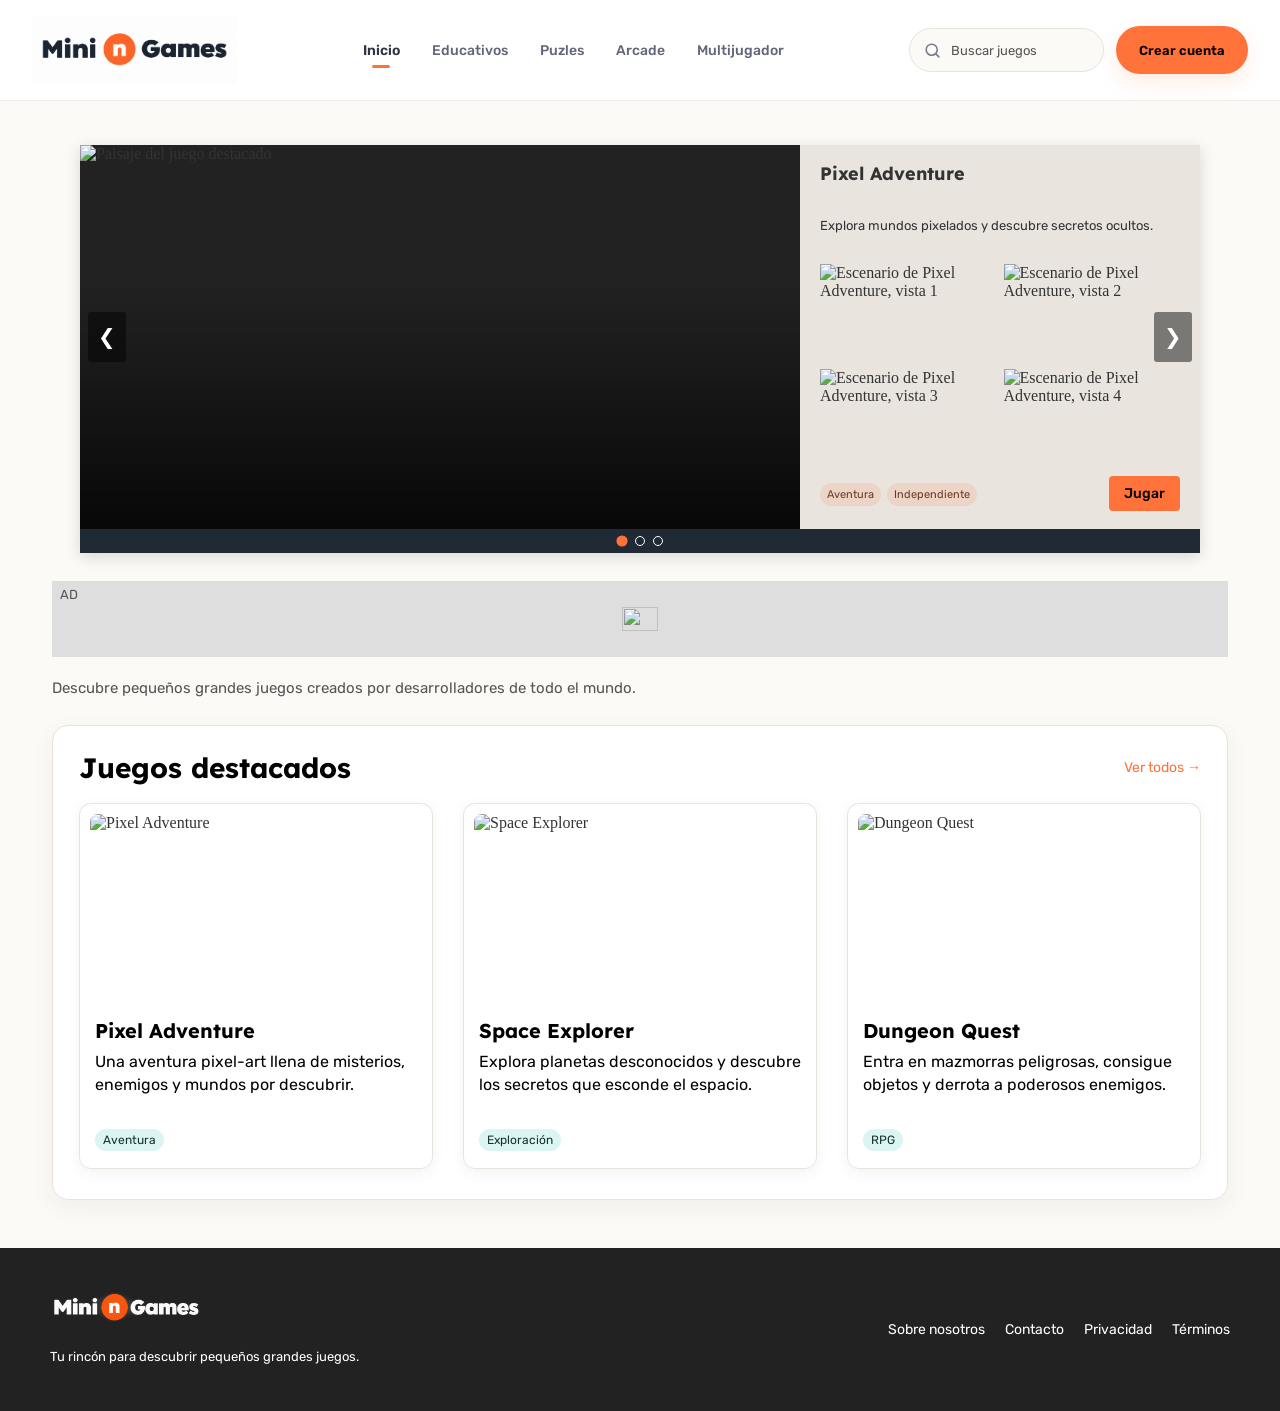
==== index.html @ a33ca26e "Subida de la pagina" ====
<!doctype html>
<html lang="es">
  <head>
    <meta charset="UTF-8" />
    <meta name="viewport" content="width=device-width, initial-scale=1.0" />

    <title>Mini n Games</title>

    <!-- Hojas de estilo proporcionadas -->
    <link rel="stylesheet" href="./CSS/fonts.css" />
    <link rel="stylesheet" href="./CSS/colors.css" />
    <link rel="stylesheet" href="./CSS/spacing.css" />
    <link rel="stylesheet" href="./CSS/index.css" />
  </head>

  <body class="primary-background">
    <!-- =========================
     HEADER PRINCIPAL
========================== -->

    <header class="site-header highlight-background">
      <div class="header-content">
        <!-- Logo -->
        <a href="#" class="logo-link" aria-label="Mini N Games - Inicio">
          <img src="./img/logo/whiteLogo.png" alt="Mini N Games" class="logo" />
        </a>

        <!-- Navegación principal -->
        <nav class="primary-nav" aria-label="Navegación principal">
          <a href="#" class="active" aria-current="page">Inicio</a>
          <a href="#">Educativos</a>
          <a href="#">Puzles</a>
          <a href="#">Arcade</a>
          <a href="#">Multijugador</a>
        </nav>

        <!-- Búsqueda y cuenta -->
        <div class="header-actions">
          <form class="header-search" role="search" action="#" method="get">
            <svg
              class="search-icon"
              xmlns="http://www.w3.org/2000/svg"
              width="19"
              height="19"
              viewBox="0 0 24 24"
              fill="none"
              stroke="currentColor"
              stroke-width="2"
              stroke-linecap="round"
              stroke-linejoin="round"
              aria-hidden="true"
            >
              <circle cx="11" cy="11" r="7"></circle>
              <path d="m20 20-4-4"></path>
            </svg>

            <input
              type="search"
              name="q"
              placeholder="Buscar juegos"
              aria-label="Buscar juegos"
            />
          </form>

          <a href="#" class="account-button">Crear cuenta</a>
        </div>
      </div>
    </header>

    <!-- =========================
         HERO / JUEGO DESTACADO
    ========================== -->

    <section class="carousel" aria-label="Juegos destacados">
      <div class="carousel-track">
        <!-- Diapositiva 1 -->
        <article class="carousel-slide active">
          <div class="carousel-main">
            <img
              class="carousel-main-image"
              src="https://picsum.photos/1200/700?random=10"
              alt="Paisaje del juego destacado"
            />
          </div>
          <aside class="carousel-details">
            <h3>Pixel Adventure</h3>
            <p>Explora mundos pixelados y descubre secretos ocultos.</p>
            <div class="carousel-thumbnails" aria-label="Imágenes del juego">
              <img
                src="https://picsum.photos/420/220?random=11"
                alt="Escenario de Pixel Adventure, vista 1"
              />
              <img
                src="https://picsum.photos/420/220?random=12"
                alt="Escenario de Pixel Adventure, vista 2"
              />
              <img
                src="https://picsum.photos/420/220?random=13"
                alt="Escenario de Pixel Adventure, vista 3"
              />
              <img
                src="https://picsum.photos/420/220?random=14"
                alt="Escenario de Pixel Adventure, vista 4"
              />
            </div>
            <div class="carousel-footer">
              <div class="carousel-meta">
                <span>Aventura</span><span>Independiente</span>
              </div>
              <a
                class="hero-button"
                href="#"
                aria-label="Jugar: Pixel Adventure"
              >
                Jugar
              </a>
            </div>
          </aside>
        </article>

        <!-- Diapositiva 2 -->
        <article class="carousel-slide">
          <div class="carousel-main">
            <img
              class="carousel-main-image"
              src="https://picsum.photos/1200/700?random=20"
              alt="Paisaje de aventura"
            />
          </div>
          <aside class="carousel-details">
            <h3>Space Explorer</h3>
            <p>Viaja por el espacio y explora planetas desconocidos.</p>
            <div class="carousel-thumbnails" aria-label="Imágenes del juego">
              <img
                src="https://picsum.photos/420/220?random=21"
                alt="Escenario de Space Explorer, vista 1"
              />
              <img
                src="https://picsum.photos/420/220?random=22"
                alt="Escenario de Space Explorer, vista 2"
              />
              <img
                src="https://picsum.photos/420/220?random=23"
                alt="Escenario de Space Explorer, vista 3"
              />
              <img
                src="https://picsum.photos/420/220?random=24"
                alt="Escenario de Space Explorer, vista 4"
              />
            </div>
            <div class="carousel-footer">
              <div class="carousel-meta">
                <span>Exploración</span><span>Un jugador</span>
              </div>
              <a
                class="hero-button"
                href="#"
                aria-label="Jugar: Space Explorer"
              >
                Jugar
              </a>
            </div>
          </aside>
        </article>

        <!-- Diapositiva 3 -->
        <article class="carousel-slide">
          <div class="carousel-main">
            <img
              class="carousel-main-image"
              src="https://picsum.photos/1200/700?random=30"
              alt="Escenario de fantasía"
            />
          </div>
          <aside class="carousel-details">
            <h3>Dungeon Quest</h3>
            <p>Adéntrate en mazmorras y derrota a poderosos enemigos.</p>
            <div class="carousel-thumbnails" aria-label="Imágenes del juego">
              <img
                src="https://picsum.photos/420/220?random=31"
                alt="Escenario de Dungeon Quest, vista 1"
              />
              <img
                src="https://picsum.photos/420/220?random=32"
                alt="Escenario de Dungeon Quest, vista 2"
              />
              <img
                src="https://picsum.photos/420/220?random=33"
                alt="Escenario de Dungeon Quest, vista 3"
              />
              <img
                src="https://picsum.photos/420/220?random=34"
                alt="Escenario de Dungeon Quest, vista 4"
              />
            </div>
            <div class="carousel-footer">
              <div class="carousel-meta">
                <span>RPG</span><span>Fantasía</span>
              </div>
              <a
                class="hero-button"
                href="#"
                aria-label="Jugar: Dungeon Quest"
              >
                Jugar
              </a>
            </div>
          </aside>
        </article>
      </div>

      <!-- Botones de navegación -->
      <button
        class="carousel-arrow carousel-prev"
        type="button"
        aria-label="Juego anterior"
      >
        &#10094;
      </button>
      <button
        class="carousel-arrow carousel-next"
        type="button"
        aria-label="Juego siguiente"
      >
        &#10095;
      </button>

      <!-- Indicadores -->
      <div class="carousel-indicators" aria-label="Seleccionar juego">
        <button
          class="carousel-dot active"
          type="button"
          aria-label="Mostrar juego 1"
          aria-current="true"
        ></button>
        <button
          class="carousel-dot"
          type="button"
          aria-label="Mostrar juego 2"
        ></button>
        <button
          class="carousel-dot"
          type="button"
          aria-label="Mostrar juego 3"
        ></button>
      </div>
    </section>

    <!-- =========================
         CONTENIDO
    ========================== -->

    <main>
      <aside class="advertisement" aria-label="Publicidad">
        <span>AD</span>
        <img src="https://picsum.photos/100/60?random=13" alt="" />
      </aside>

      <p class="intro-text">
        Descubre pequeños grandes juegos creados por desarrolladores de todo el
        mundo.
      </p>

      <section class="games-section">
        <div class="section-header">
          <h2 class="subtitle">Juegos destacados</h2>
          <a href="#">Ver todos →</a>
        </div>

        <!-- =========================
                 TRES JUEGOS
            ========================== -->

        <div class="games">
          <!-- Juego 1 -->

          <article class="game-card">
            <img
              src="https://picsum.photos/600/400?random=21"
              alt="Pixel Adventure"
            />

            <div class="game-info">
              <h3 class="highlight">Pixel Adventure</h3>

              <p class="cuerpo">
                Una aventura pixel-art llena de misterios, enemigos y mundos por
                descubrir.
              </p>

              <span class="game-category"> Aventura </span>
            </div>
          </article>

          <!-- Juego 2 -->

          <article class="game-card">
            <img
              src="https://picsum.photos/600/400?random=22"
              alt="Space Explorer"
            />

            <div class="game-info">
              <h3 class="highlight">Space Explorer</h3>

              <p class="cuerpo">
                Explora planetas desconocidos y descubre los secretos que
                esconde el espacio.
              </p>

              <span class="game-category"> Exploración </span>
            </div>
          </article>

          <!-- Juego 3 -->

          <article class="game-card">
            <img
              src="https://picsum.photos/600/400?random=23"
              alt="Dungeon Quest"
            />

            <div class="game-info">
              <h3 class="highlight">Dungeon Quest</h3>

              <p class="cuerpo">
                Entra en mazmorras peligrosas, consigue objetos y derrota a
                poderosos enemigos.
              </p>

              <span class="game-category"> RPG </span>
            </div>
          </article>
        </div>
      </section>
    </main>

    <!-- =========================
         FOOTER
    ========================== -->

    <footer class="site-footer">
      <div class="footer-content">
        <div>
          <a href="#" class="logo-link" aria-label="Mini N Games - Inicio">
            <img
              src="./img/logo/TransparentBlackLogo.png"
              alt="Mini N Games"
              class="logo"
              style="width: 150px; height: auto"
            />
          </a>

          <p class="leyenda">
            Tu rincón para descubrir pequeños grandes juegos.
          </p>
        </div>

        <div class="footer-links">
          <a href="#">Sobre nosotros</a>
          <a href="#">Contacto</a>
          <a href="#">Privacidad</a>
          <a href="#">Términos</a>
        </div>
      </div>
    </footer>
    <script src="./js/carousel.js"></script>
  </body>
</html>
---- CSS/fonts.css ----
@font-face {
  font-family: "Lexend Deca";
  src: url("./fuentes/Lexend_Deca/LexendDeca-VariableFont_wght.ttf")
    format("truetype");
  font-weight: 100 900;
  font-style: normal;
  font-display: swap;
}

@font-face {
  font-family: "Rubik";
  src: url("./fuentes/Rubik/Rubik-VariableFont_wght.ttf") format("truetype");
  font-weight: 300 900;
  font-style: normal;
  font-display: swap;
}

.logo-link,
.primary-nav a,
.account-button,
.hero-button,
.section-header a,
.footer-links a {
  text-decoration: none;
}

.primary-nav a,
.header-search input,
.account-button,
.hero-button,
.advertisement,
.intro-text,
.section-header a,
.game-category,
.footer-links a,
.carousel-details p,
.carousel-meta span {
  font-family: "Rubik", sans-serif;
}

.primary-nav a {
  font-size: 14px;
  font-weight: 500;
  white-space: nowrap;
}

.primary-nav a.active {
  font-weight: 600;
}

.header-search input,
.account-button {
  font-size: 13px;
}

.account-button {
  font-weight: 600;
  white-space: nowrap;
}

.hero-button {
  font-size: 14px;
  font-weight: 500;
}

.advertisement span {
  font-size: 13px;
}

.intro-text {
  font-size: 15px;
}

.section-header a,
.footer-links a {
  font-size: 14px;
}

.game-info p {
  line-height: 1.4;
}

.game-category {
  font-size: 12px;
}

.featured-label {
  font-family: "Rubik", sans-serif;
  font-size: 11px;
  font-weight: 600;
  letter-spacing: 0.08em;
}

.carousel-main-overlay h2 {
  font-size: clamp(23px, 2.4vw, 34px);
  line-height: 1.12;
}

.carousel-details h3 {
  font-family: "Lexend Deca", sans-serif;
  font-size: 18px;
  line-height: 1.25;
}

.carousel-details p {
  font-size: 13px;
  line-height: 1.45;
}

.carousel-meta span {
  font-size: 11px;
}

.carousel-arrow {
  font-size: 21px;
}

@media (max-width: 760px) {
  .primary-nav a {
    font-size: 13px;
  }

  .hero-content .cuerpo {
    font-size: 14px;
  }

  .carousel-main-overlay h2 {
    font-size: 24px;
  }

  .carousel-details h3 {
    font-size: 16px;
  }

  .carousel-details p {
    font-size: 12px;
  }

  .carousel-arrow {
    font-size: 17px;
  }
}

@media (max-width: 600px) {
  .account-button {
    font-size: 12px;
  }
}

.title {
  font-family: "Lexend Deca", sans-serif;
  font-size: 40px;
}
.subtitle {
  font-family: "Lexend Deca", sans-serif;
  font-size: 28px;
}
.highlight {
  font-family: "Lexend Deca", sans-serif;
  font-size: 20px;
}

.cuerpo {
  font-family: "Rubik", sans-serif;
  font-size: 16px;
}

.leyenda {
  font-family: "Rubik", sans-serif;
  font-size: 13px;
}
---- CSS/colors.css ----
:root {
  --color-primary: #ff733b;
  --color-primary-hover: #ed622e;
  --color-primary-hover-alt: #e95f2c;
  --color-primary-subtle: rgba(255, 115, 59, 0.14);
  --color-primary-focus: rgb(255 115 59 / 12%);
  --color-primary-shadow: rgb(255 115 59 / 14%);
  --color-secondary: #4ecdc4;
  --color-secondary-subtle: rgb(78 205 196 / 20%);
  --color-secondary-text: #13312f;
  --color-page-background: #fcfaf6;
  --color-white: #fff;
  --color-black: #000;
  --color-transparent: transparent;
  --color-text: #333;
  --color-header-border: #f0ede8;
  --color-nav-text: #626579;
  --color-ink: #303342;
  --color-border: #e8e3dc;
  --color-muted: #777b8c;
  --color-placeholder: #545454;
  --color-hero-placeholder: #ddd;
  --color-shadow-hero: rgba(0, 0, 0, 0.64);
  --color-ad-background: #dedede;
  --color-ad-text: #555;
  --color-card-shadow: rgb(48 51 66 / 6%);
  --color-card-shadow-hover: rgb(48 51 66 / 12%);
  --color-footer-background: #222;
  --color-carousel-background: #202a35;
  --color-carousel-shadow: rgba(0, 0, 0, 0.14);
  --color-shadow-carousel: rgba(0, 0, 0, 0.78);
  --color-details-background: #e9e5de;
  --color-primary-subtle-text: #6b3825;
  --color-carousel-arrow-background: rgba(0, 0, 0, 0.48);
}

.primary-color {
  color: var(--color-primary);
}

.secondary-color {
  color: var(--color-secondary);
}

.primary-background {
  background-color: var(--color-page-background);
  color: var(--color-text);
}

.highlight-background {
  background-color: var(--color-white);
}

.title,
.subtitle,
.highlight,
.cuerpo {
  color: var(--color-black);
}

.leyenda {
  color: var(--color-white);
}

a {
  color: inherit;
}

.site-header {
  background-color: var(--color-white);
  border-bottom: 1px solid var(--color-header-border);
}

.primary-nav a {
  color: var(--color-nav-text);
}

.primary-nav a:hover,
.primary-nav a.active {
  color: var(--color-ink);
}

.primary-nav a.active::after {
  background-color: var(--color-primary);
}

.primary-nav a:focus-visible,
.logo-link:focus-visible,
.account-button:focus-visible {
  outline: 2px solid var(--color-primary);
  outline-offset: 4px;
}

.header-search {
  border: 1px solid var(--color-border);
  background-color: var(--color-page-background);
  color: var(--color-muted);
}

.header-search input {
  border: none;
  outline: none;
  background: var(--color-transparent);
  color: var(--color-ink);
}

.header-search input::placeholder {
  color: var(--color-placeholder);
  opacity: 1;
}

.header-search:focus-within {
  border-color: var(--color-primary);
  box-shadow: 0 0 0 2px var(--color-primary-focus);
}

.account-button {
  background-color: var(--color-primary);
  box-shadow: 0 8px 20px var(--color-primary-shadow);
  color: var(--color-black);
}

.account-button:hover {
  background-color: var(--color-primary-hover);
}

.hero {
  background: var(--color-hero-placeholder);
}

.hero::after {
  background: linear-gradient(
    var(--color-transparent),
    var(--color-shadow-hero)
  );
}

.hero-content,
.hero-content h2,
.hero-content p {
  color: var(--color-white);
}

.hero-button {
  background: var(--color-primary);
  color: var(--color-black);
}

.hero-button:hover {
  background: var(--color-primary-hover-alt);
}

.advertisement {
  background: var(--color-ad-background);
  color: var(--color-ad-text);
}

.intro-text {
  color: var(--color-ad-text);
}

.games-section {
  border: 1px solid var(--color-border);
  background: var(--color-white);
  box-shadow: 0 8px 24px var(--color-card-shadow);
}

.section-header a {
  color: var(--color-primary);
}

.game-card {
  border: 1px solid var(--color-border);
  background: var(--color-white);
  box-shadow: 0 4px 14px var(--color-card-shadow);
}

.game-card:hover {
  box-shadow: 0 10px 24px var(--color-card-shadow-hover);
}

.game-category {
  background: var(--color-secondary-subtle);
  color: var(--color-secondary-text);
}

.site-footer {
  background: var(--color-footer-background);
  color: var(--color-white);
}

.site-footer p,
.footer-links a {
  color: var(--color-white);
}

.carousel {
  background: var(--color-carousel-background);
  box-shadow: 0 4px 14px var(--color-carousel-shadow);
}

.carousel-main {
  background: var(--color-footer-background);
}

.carousel-main::after {
  background: linear-gradient(
    to top,
    var(--color-shadow-carousel),
    var(--color-transparent)
  );
}

.carousel-main-overlay,
.featured-label,
.carousel-main-overlay h2 {
  color: var(--color-white);
}

.carousel-details {
  background: var(--color-details-background);
  color: var(--color-text);
}

.carousel-meta span {
  background: var(--color-primary-subtle);
  color: var(--color-primary-subtle-text);
}

.hero-button:focus-visible {
  outline: 2px solid var(--color-ink);
  outline-offset: 3px;
}

.carousel-arrow {
  border: 0;
  background: var(--color-carousel-arrow-background);
  color: var(--color-white);
}

.carousel-arrow:hover {
  background: var(--color-primary);
}

.carousel-dot {
  border: 1px solid var(--color-white);
  background: var(--color-transparent);
}

.carousel-dot.active {
  border-color: var(--color-primary);
  background: var(--color-primary);
}

@media (max-width: 760px) {
  .carousel-indicators {
    background: var(--color-carousel-background);
  }
}
---- CSS/spacing.css ----
.spacing_XS {
  margin: 8px;
}

.spacing_SM {
  margin: 16px;
}

.spacing_MD {
  margin: 24px;
}

.spacing_LG {
  margin: 32px;
}

.spacing_XL {
  margin: 48px;
}

body {
  margin: 0;
}

.header-content {
  gap: 32px;
  margin: 0 auto;
  padding: 16px 32px;
}

.primary-nav {
  gap: clamp(16px, 2.5vw, 38px);
}

.primary-nav a {
  padding: 12px 0;
}

.header-actions {
  gap: 12px;
}

.header-search {
  gap: 9px;
  padding: 0 13px;
}

.header-search input {
  padding: 0;
}

.account-button {
  padding: 0 23px;
}

.featured-layout {
  gap: clamp(24px, 5vw, 68px);
  margin: 56px auto 32px;
}

.hero-content h2 {
  margin: 0 0 8px;
}

.hero-content p {
  margin: 0 0 16px;
}

.hero-button {
  padding: 9px 16px;
}

main {
  margin: 0 auto;
  padding: 0 32px 48px;
}

.advertisement {
  margin: 0 0 22px;
}

.intro-text {
  margin: 0 0 28px;
}

.games-section {
  padding: 24px 26px 30px;
}

.section-header {
  margin-bottom: 18px;
}

.section-header h2 {
  margin: 0;
}

.games {
  gap: clamp(16px, 2.5vw, 30px);
}

.game-card img {
  margin: 10px auto 0;
}

.game-info {
  padding: 14px 15px 17px;
}

.game-info h3 {
  margin: 0 0 8px;
}

.game-info p {
  margin: 0 0 10px;
}

.game-category {
  margin-top: auto;
  padding: 4px 8px;
}

footer {
  padding: 34px 32px;
}

.footer-content {
  gap: 32px;
  margin: 0 auto;
}

.footer-links {
  gap: 20px;
}

.carousel {
  margin: 44px auto 28px;
}

.featured-label {
  margin-bottom: 8px;
}

.carousel-main-overlay h2 {
  margin: 0 0 14px;
}

.carousel-details {
  gap: 9px;
  padding: 18px 20px;
}

.carousel-details h3,
.carousel-details p {
  margin: 0;
}

.carousel-thumbnails {
  gap: 7px;
}

.carousel-meta {
  gap: 6px;
  margin-top: 1px;
}

.carousel-footer {
  gap: 8px;
}

.carousel-meta span {
  padding: 5px 7px;
}

.hero-button {
  padding: 9px 15px;
}

.carousel-arrow {
  padding: 0;
}

.carousel-indicators {
  gap: 8px;
}

.carousel-dot {
  padding: 0;
}

@media (max-width: 1100px) {
  .header-content {
    gap: 14px 24px;
    padding: 16px 24px;
  }

  .primary-nav {
    gap: clamp(22px, 4vw, 38px);
  }
}

@media (max-width: 600px) {
  .header-content {
    gap: 14px;
    padding: 16px;
  }

  .header-actions {
    gap: 8px;
  }

  .header-search,
  .header-search input {
    padding: 0;
  }

  .header-search:focus-within {
    padding: 0 10px;
  }

  .account-button {
    padding: 0 14px;
  }

  .primary-nav {
    gap: 24px;
  }
}

@media (max-width: 380px) {
  .account-button {
    padding: 0 10px;
  }

  .primary-nav {
    gap: 20px;
  }
}

@media (max-width: 760px) {
  .header-content {
    gap: 12px 20px;
    padding: 12px 18px;
  }

  .primary-nav {
    gap: 22px;
  }

  .user-menu {
    gap: 12px;
  }

  .subnav {
    gap: 10px;
    padding: 12px 18px;
  }

  .nav-links {
    gap: 18px;
  }

  .featured-layout {
    gap: 12px;
    margin: 28px 0 22px;
  }

  main {
    padding: 0 18px 34px;
  }

  .games-section {
    padding: 18px 14px 22px;
  }

  .games {
    gap: 16px;
  }

  .footer-content {
    gap: 32px;
  }
}

@media (max-width: 420px) {
  .user-menu {
    gap: 8px;
  }

  .account-button {
    padding: 8px 10px;
  }

  .featured-layout {
    gap: 8px;
  }

  .section-header {
    gap: 12px;
  }
}

@media (max-width: 760px) {
  .carousel {
    margin: 28px auto 22px;
  }

  .carousel-details {
    gap: 8px;
    padding: 14px 16px;
  }

  .carousel-thumbnails {
    gap: 6px;
  }
}

@media (max-width: 420px) {
  .carousel-details {
    padding-right: 12px;
    padding-left: 12px;
  }
}
---- CSS/index.css ----
* {
  box-sizing: border-box;
}

/* =========================
        HEADER
========================= */

.site-header {
  width: 100%;
}

.header-content {
  display: grid;
  grid-template-columns: auto minmax(0, 1fr) auto;
  align-items: center;

  width: 100%;
  max-width: 1400px;
  min-height: 96px;
}

/* Logo */

.logo-link {
  display: inline-flex;
  align-items: center;
  flex-shrink: 0;
}

.header-content .logo {
  display: block;
  width: 205px;
  max-width: 100%;
  height: auto;
  object-fit: contain;
}

/* Navegación */

.primary-nav {
  display: flex;
  align-items: center;
  justify-content: center;
  min-width: 0;
}

.primary-nav a {
  position: relative;
  display: inline-flex;
  align-items: center;

  transition: color 0.2s ease;
}

.primary-nav a.active::after {
  position: absolute;
  right: 25%;
  bottom: 3px;
  left: 25%;

  height: 3px;
  border-radius: 3px;
  content: "";
}

.primary-nav a:focus-visible,
.logo-link:focus-visible,
.account-button:focus-visible {
  outline-offset: 4px;
}

/* Buscador y cuenta */

.header-actions {
  display: flex;
  align-items: center;
  justify-content: flex-end;
  min-width: 0;
}

.header-search {
  display: flex;
  align-items: center;

  width: 195px;
  height: 44px;

  border-radius: 24px;
}

.search-icon {
  flex-shrink: 0;
}

.header-search input {
  width: 100%;
  min-width: 0;
}

/* Botón de crear cuenta */

.account-button {
  display: inline-flex;
  align-items: center;
  justify-content: center;
  flex-shrink: 0;

  min-height: 48px;

  border-radius: 28px;
  transition:
    background-color 0.2s ease,
    transform 0.2s ease;
}

.account-button:hover {
  transform: translateY(-1px);
}

/* =========================
   RESPONSIVE
========================= */

@media (max-width: 1100px) {
  .header-content {
    grid-template-columns: auto minmax(0, 1fr);
  }

  .header-content .logo {
    width: 185px;
  }

  .header-actions {
    grid-column: 2;
    grid-row: 1;
  }

  .primary-nav {
    grid-column: 1 / -1;
    grid-row: 2;
    justify-content: flex-start;
    overflow-x: auto;
  }
}

@media (max-width: 600px) {
  .header-content {
    grid-template-columns: minmax(0, 1fr) auto;
  }

  .header-content .logo {
    width: 145px;
  }

  .header-actions {
    grid-column: 2;
    grid-row: 1;
  }

  .header-search {
    width: 42px;
    height: 42px;
    justify-content: center;
  }

  .header-search input {
    width: 0;
  }

  .header-search:focus-within {
    width: min(180px, 45vw);
    justify-content: flex-start;
  }

  .header-search:focus-within input {
    width: 100%;
  }

  .account-button {
    min-height: 42px;
  }

  .primary-nav {
    grid-column: 1 / -1;
    grid-row: 2;
  }
}

@media (max-width: 380px) {
  .header-content .logo {
    width: 125px;
  }

}

/* =========================
          HERO
========================= */

.featured-layout {
  display: grid;
  grid-template-columns: minmax(40px, 1fr) minmax(0, 7fr) minmax(40px, 1fr);
  align-items: center;
  max-width: 1400px;
  overflow: hidden;
}

.featured-side {
  display: block;
  width: 100%;
  height: 230px;
  object-fit: cover;
}

.hero {
  position: relative;
  height: clamp(250px, 34vw, 430px);
  overflow: hidden;
}

.hero > img {
  display: block;
  width: 100%;
  height: 100%;
  object-fit: cover;
}

.hero::after {
  position: absolute;
  inset: 35% 0 0;
  content: "";
}

.hero-content {
  position: absolute;
  z-index: 1;
  right: 28px;
  bottom: 24px;
  left: 28px;
  max-width: 540px;
}

.hero-button {
  display: inline-block;
  border-radius: 5px;
}

/* =========================
         CONTENIDO
========================= */

main {
  max-width: 1240px;
}

.advertisement {
  position: relative;
  display: flex;
  align-items: center;
  justify-content: center;
  min-height: 76px;
}

.advertisement span {
  position: absolute;
  top: 6px;
  left: 8px;
}

.advertisement img {
  width: 36px;
  height: 24px;
  object-fit: cover;
}

.games-section {
  border-radius: 16px;
}

.section-header {
  display: flex;
  justify-content: space-between;
  align-items: center;
}

.games {
  display: grid;
  grid-template-columns: repeat(3, minmax(0, 1fr));
}

.game-card {
  display: flex;
  flex-direction: column;
  overflow: hidden;
  border-radius: 12px;
  transition:
    transform 0.2s ease,
    box-shadow 0.2s ease;
}

.game-card:hover {
  transform: translateY(-4px);
}

.game-card img {
  display: block;
  width: calc(100% - 20px);
  height: clamp(110px, 15vw, 190px);
  border-radius: 8px;
  object-fit: cover;
}

.game-info {
  display: flex;
  flex: 1;
  flex-direction: column;
}

.game-info p {
  display: -webkit-box;
  min-height: 4.2em;
  overflow: hidden;
  -webkit-box-orient: vertical;
  -webkit-line-clamp: 3;
  line-clamp: 3;
  text-overflow: ellipsis;
}

.game-category {
  display: inline-block;
  align-self: flex-start;
  border-radius: 999px;
}

/* =========================
          FOOTER
========================= */

.footer-content {
  display: flex;
  justify-content: space-between;
  max-width: 1180px;
}

.footer-links {
  display: flex;
  align-items: center;
  flex-wrap: wrap;
}

/* =========================
        RESPONSIVE
========================= */

@media (max-width: 760px) {
  .header-content {
    flex-wrap: wrap;
  }

  .logo {
    width: 150px;
  }

  .primary-nav {
    order: 3;
    flex: 1 0 100%;
    justify-content: flex-start;
  }

  .subnav {
    align-items: stretch;
    flex-direction: column;
  }

  .nav-links {
    justify-content: flex-start;
  }

  .search {
    flex: 0 0 auto;
    width: 100%;
    min-width: 0;
  }

  .featured-layout {
    grid-template-columns: 28px minmax(0, 1fr) 28px;
  }

  .featured-side {
    height: 130px;
  }

  .hero {
    height: 280px;
  }

  .hero-content {
    right: 16px;
    bottom: 15px;
    left: 16px;
  }

  .games {
    grid-template-columns: 1fr;
  }

  .game-card img {
    height: 190px;
  }

  .footer-content {
    flex-direction: column;
  }
}

@media (max-width: 420px) {
  .logo {
    width: 132px;
  }

  .featured-layout {
    grid-template-columns: 16px minmax(0, 1fr) 16px;
  }

  .featured-side {
    height: 100px;
  }

  .hero {
    height: 250px;
  }

  .section-header {
    align-items: flex-start;
  }
}

/* =========================
       CARRUSEL DESTACADO
========================= */

.carousel {
  position: relative;
  width: calc(100% - 48px);
  max-width: 1120px;
  height: calc(clamp(300px, 30vw, 390px) + 24px);
  overflow: hidden;
}

.carousel-track {
  position: relative;
  width: 100%;
  height: calc(100% - 24px);
}

.carousel-slide {
  position: absolute;
  inset: 0;
  display: grid;
  grid-template-columns: minmax(0, 1.8fr) minmax(250px, 1fr);
  opacity: 0;
  visibility: hidden;
  transition:
    opacity 0.45s ease,
    visibility 0.45s ease;
}

.carousel-slide.active {
  z-index: 1;
  opacity: 1;
  visibility: visible;
}

.carousel-main {
  position: relative;
  min-width: 0;
  min-height: 0;
  overflow: hidden;
}

.carousel-main-image {
  display: block;
  width: 100%;
  height: 100%;
  object-fit: cover;
}

.carousel-main::after {
  position: absolute;
  inset: 35% 0 0;
  content: "";
  pointer-events: none;
}

.carousel-main-overlay {
  position: absolute;
  z-index: 1;
  right: 24px;
  bottom: 34px;
  left: 28px;
}

.featured-label {
  display: block;
}

.carousel-details {
  display: grid;
  grid-template-rows: auto auto minmax(0, 1fr) auto;
  min-width: 0;
  min-height: 0;
  overflow: hidden;
}

.carousel-details h3 {
  display: -webkit-box;
  min-height: 2.5em;
  overflow: hidden;
  -webkit-box-orient: vertical;
  -webkit-line-clamp: 2;
  line-clamp: 2;
  text-overflow: ellipsis;
}

.carousel-details p {
  display: -webkit-box;
  min-height: 2.9em;
  overflow: hidden;
  -webkit-box-orient: vertical;
  -webkit-line-clamp: 2;
  line-clamp: 2;
  text-overflow: ellipsis;
}

.carousel-thumbnails {
  display: grid;
  grid-template-columns: repeat(2, minmax(0, 1fr));
  grid-template-rows: repeat(2, minmax(0, 1fr));
  min-height: 0;
}

.carousel-thumbnails img {
  display: block;
  width: 100%;
  height: 100%;
  min-height: 0;
  object-fit: cover;
}

.carousel-meta {
  display: flex;
  flex-wrap: wrap;
}

.carousel-footer {
  display: flex;
  align-items: center;
  justify-content: space-between;
}

.carousel-meta span {
  border-radius: 999px;
}

.hero-button {
  display: inline-block;
  width: fit-content;
  border-radius: 4px;
  transition:
    background-color 0.18s ease,
    transform 0.18s ease;
}

.hero-button:hover {
  transform: translateY(-1px);
}

.hero-button:focus-visible {
  outline-offset: 3px;
}

.carousel-arrow {
  position: absolute;
  z-index: 3;
  top: calc((100% - 24px) / 2);
  display: flex;
  align-items: center;
  justify-content: center;
  width: 38px;
  height: 50px;
  transform: translateY(-50%);
  border-radius: 3px;
  cursor: pointer;
  transition: background-color 0.18s ease;
}

.carousel-prev {
  left: 8px;
}
.carousel-next {
  right: 8px;
}

.carousel-indicators {
  position: absolute;
  z-index: 4;
  bottom: 0;
  left: 0;
  display: flex;
  align-items: center;
  justify-content: center;
  width: 100%;
  height: 24px;
}

.carousel-dot {
  width: 10px;
  height: 10px;
  border-radius: 50%;
  cursor: pointer;
  transition:
    background-color 0.2s ease,
    transform 0.2s ease;
}

.carousel-dot.active {
  transform: scale(1.12);
}

@media (max-width: 760px) {
  .carousel {
    width: calc(100% - 28px);
    height: 582px;
  }

  .carousel-track {
    height: 100%;
  }

  .carousel-slide {
    grid-template-columns: 1fr;
    grid-template-rows: 215px 22px minmax(0, 1fr);
  }

  .carousel-details {
    grid-row: 3;
  }

  .carousel-main-overlay {
    right: 18px;
    bottom: 24px;
    left: 20px;
  }

  .carousel-arrow {
    top: 107.5px;
    width: 32px;
    height: 42px;
  }

  .carousel-indicators {
    top: 215px;
    bottom: auto;
    width: 100%;
    height: 22px;
  }

  .carousel-prev {
    left: 5px;
  }
  .carousel-next {
    right: 5px;
  }
}

@media (max-width: 420px) {
  .carousel {
    height: 562px;
  }

}

@media (prefers-reduced-motion: reduce) {
  .carousel-slide,
  .carousel-dot,
  .carousel-arrow,
  .hero-button {
    transition: none;
  }
}
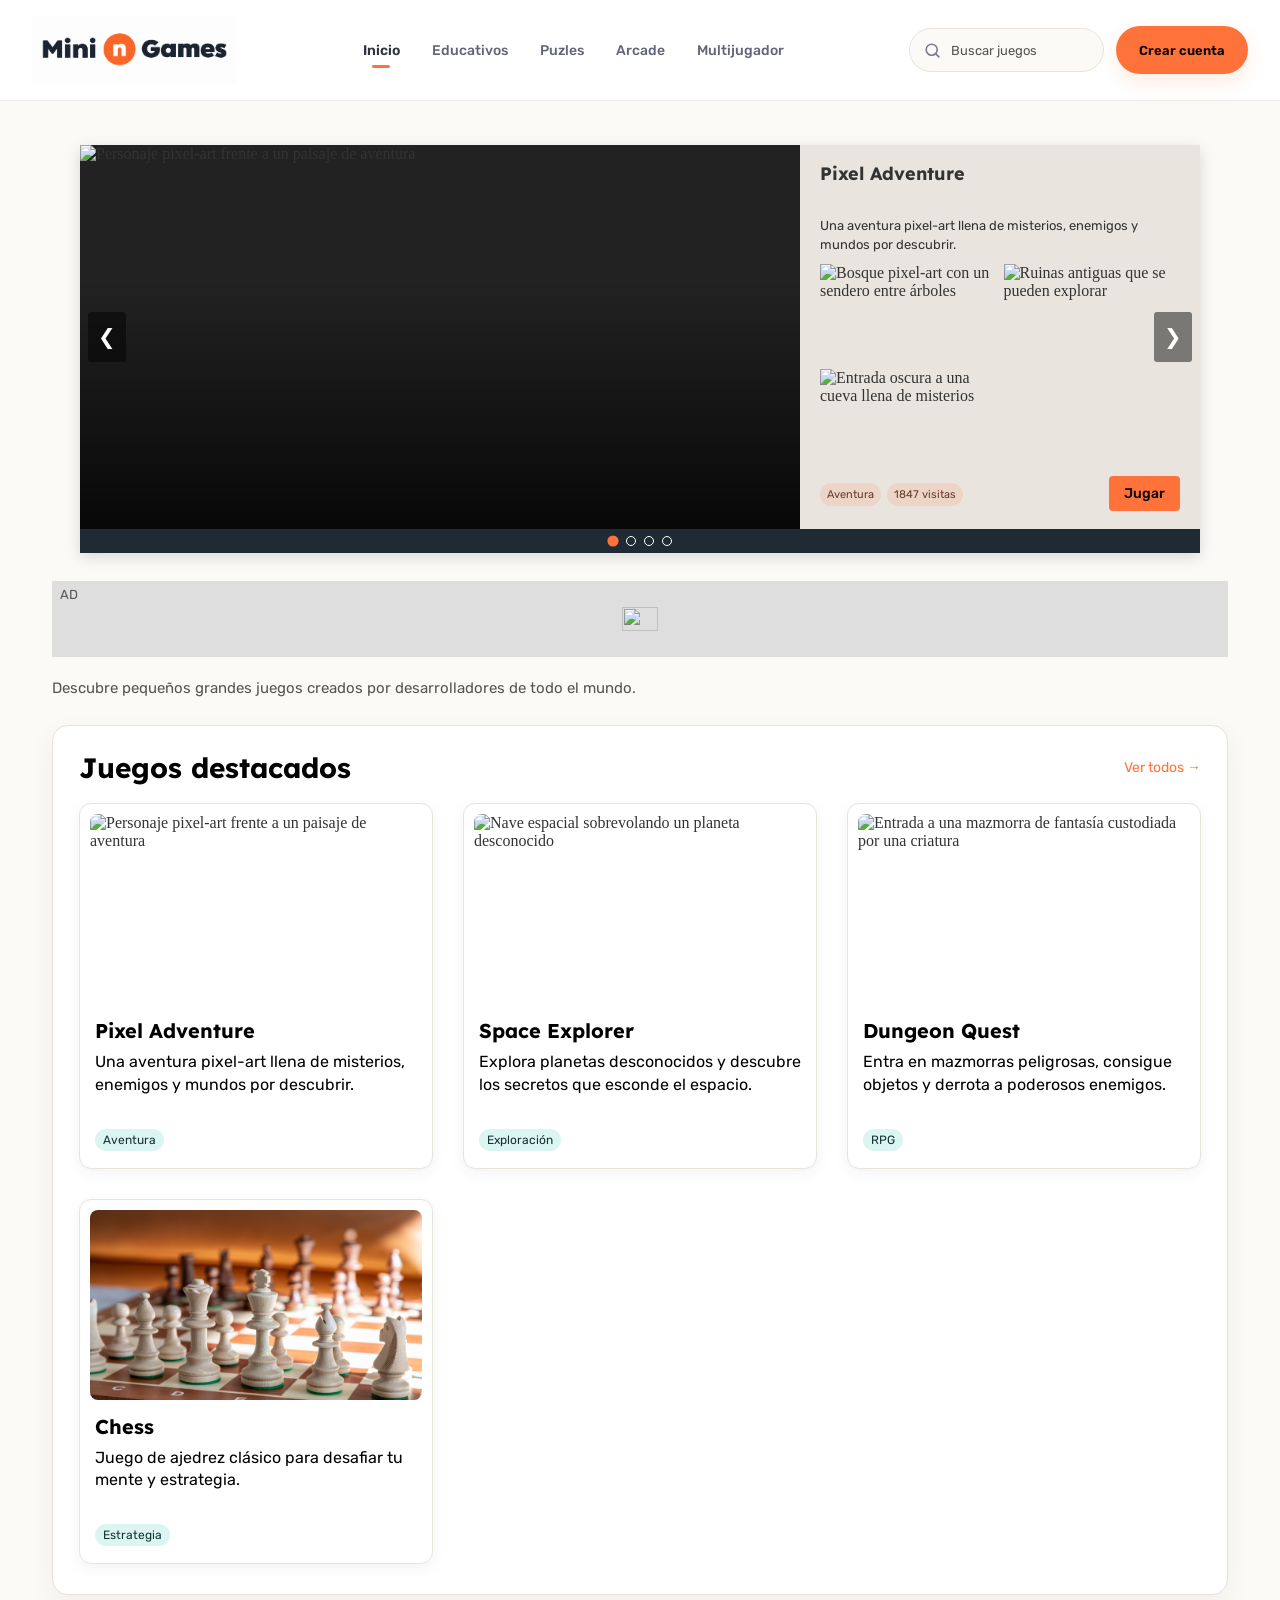
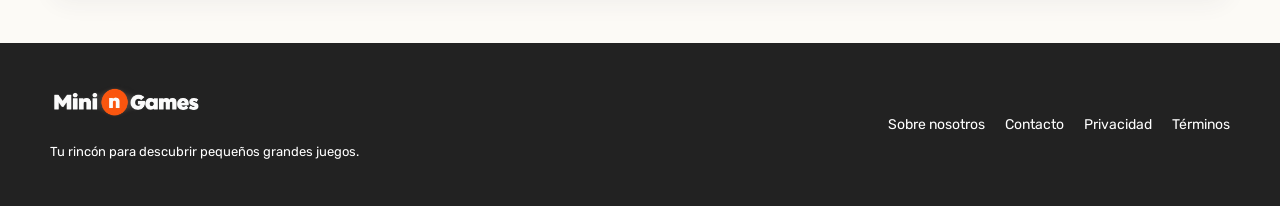
==== commit cbb24f5b: "Add files via upload" ====
--- a/index.html
+++ b/index.html
@@ -72,141 +72,8 @@
     ========================== -->
 
     <section class="carousel" aria-label="Juegos destacados">
-      <div class="carousel-track">
-        <!-- Diapositiva 1 -->
-        <article class="carousel-slide active">
-          <div class="carousel-main">
-            <img
-              class="carousel-main-image"
-              src="https://picsum.photos/1200/700?random=10"
-              alt="Paisaje del juego destacado"
-            />
-          </div>
-          <aside class="carousel-details">
-            <h3>Pixel Adventure</h3>
-            <p>Explora mundos pixelados y descubre secretos ocultos.</p>
-            <div class="carousel-thumbnails" aria-label="Imágenes del juego">
-              <img
-                src="https://picsum.photos/420/220?random=11"
-                alt="Escenario de Pixel Adventure, vista 1"
-              />
-              <img
-                src="https://picsum.photos/420/220?random=12"
-                alt="Escenario de Pixel Adventure, vista 2"
-              />
-              <img
-                src="https://picsum.photos/420/220?random=13"
-                alt="Escenario de Pixel Adventure, vista 3"
-              />
-              <img
-                src="https://picsum.photos/420/220?random=14"
-                alt="Escenario de Pixel Adventure, vista 4"
-              />
-            </div>
-            <div class="carousel-footer">
-              <div class="carousel-meta">
-                <span>Aventura</span><span>Independiente</span>
-              </div>
-              <a
-                class="hero-button"
-                href="#"
-                aria-label="Jugar: Pixel Adventure"
-              >
-                Jugar
-              </a>
-            </div>
-          </aside>
-        </article>
-
-        <!-- Diapositiva 2 -->
-        <article class="carousel-slide">
-          <div class="carousel-main">
-            <img
-              class="carousel-main-image"
-              src="https://picsum.photos/1200/700?random=20"
-              alt="Paisaje de aventura"
-            />
-          </div>
-          <aside class="carousel-details">
-            <h3>Space Explorer</h3>
-            <p>Viaja por el espacio y explora planetas desconocidos.</p>
-            <div class="carousel-thumbnails" aria-label="Imágenes del juego">
-              <img
-                src="https://picsum.photos/420/220?random=21"
-                alt="Escenario de Space Explorer, vista 1"
-              />
-              <img
-                src="https://picsum.photos/420/220?random=22"
-                alt="Escenario de Space Explorer, vista 2"
-              />
-              <img
-                src="https://picsum.photos/420/220?random=23"
-                alt="Escenario de Space Explorer, vista 3"
-              />
-              <img
-                src="https://picsum.photos/420/220?random=24"
-                alt="Escenario de Space Explorer, vista 4"
-              />
-            </div>
-            <div class="carousel-footer">
-              <div class="carousel-meta">
-                <span>Exploración</span><span>Un jugador</span>
-              </div>
-              <a
-                class="hero-button"
-                href="#"
-                aria-label="Jugar: Space Explorer"
-              >
-                Jugar
-              </a>
-            </div>
-          </aside>
-        </article>
-
-        <!-- Diapositiva 3 -->
-        <article class="carousel-slide">
-          <div class="carousel-main">
-            <img
-              class="carousel-main-image"
-              src="https://picsum.photos/1200/700?random=30"
-              alt="Escenario de fantasía"
-            />
-          </div>
-          <aside class="carousel-details">
-            <h3>Dungeon Quest</h3>
-            <p>Adéntrate en mazmorras y derrota a poderosos enemigos.</p>
-            <div class="carousel-thumbnails" aria-label="Imágenes del juego">
-              <img
-                src="https://picsum.photos/420/220?random=31"
-                alt="Escenario de Dungeon Quest, vista 1"
-              />
-              <img
-                src="https://picsum.photos/420/220?random=32"
-                alt="Escenario de Dungeon Quest, vista 2"
-              />
-              <img
-                src="https://picsum.photos/420/220?random=33"
-                alt="Escenario de Dungeon Quest, vista 3"
-              />
-              <img
-                src="https://picsum.photos/420/220?random=34"
-                alt="Escenario de Dungeon Quest, vista 4"
-              />
-            </div>
-            <div class="carousel-footer">
-              <div class="carousel-meta">
-                <span>RPG</span><span>Fantasía</span>
-              </div>
-              <a
-                class="hero-button"
-                href="#"
-                aria-label="Jugar: Dungeon Quest"
-              >
-                Jugar
-              </a>
-            </div>
-          </aside>
-        </article>
+      <div class="carousel-track" aria-live="polite">
+        <p class="cuerpo" role="status">Cargando juegos destacados...</p>
       </div>
 
       <!-- Botones de navegación -->
@@ -226,24 +93,7 @@
       </button>
 
       <!-- Indicadores -->
-      <div class="carousel-indicators" aria-label="Seleccionar juego">
-        <button
-          class="carousel-dot active"
-          type="button"
-          aria-label="Mostrar juego 1"
-          aria-current="true"
-        ></button>
-        <button
-          class="carousel-dot"
-          type="button"
-          aria-label="Mostrar juego 2"
-        ></button>
-        <button
-          class="carousel-dot"
-          type="button"
-          aria-label="Mostrar juego 3"
-        ></button>
-      </div>
+      <div class="carousel-indicators" aria-label="Seleccionar juego"></div>
     </section>
 
     <!-- =========================
@@ -267,70 +117,8 @@
           <a href="#">Ver todos →</a>
         </div>
 
-        <!-- =========================
-                 TRES JUEGOS
-            ========================== -->
-
-        <div class="games">
-          <!-- Juego 1 -->
-
-          <article class="game-card">
-            <img
-              src="https://picsum.photos/600/400?random=21"
-              alt="Pixel Adventure"
-            />
-
-            <div class="game-info">
-              <h3 class="highlight">Pixel Adventure</h3>
-
-              <p class="cuerpo">
-                Una aventura pixel-art llena de misterios, enemigos y mundos por
-                descubrir.
-              </p>
-
-              <span class="game-category"> Aventura </span>
-            </div>
-          </article>
-
-          <!-- Juego 2 -->
-
-          <article class="game-card">
-            <img
-              src="https://picsum.photos/600/400?random=22"
-              alt="Space Explorer"
-            />
-
-            <div class="game-info">
-              <h3 class="highlight">Space Explorer</h3>
-
-              <p class="cuerpo">
-                Explora planetas desconocidos y descubre los secretos que
-                esconde el espacio.
-              </p>
-
-              <span class="game-category"> Exploración </span>
-            </div>
-          </article>
-
-          <!-- Juego 3 -->
-
-          <article class="game-card">
-            <img
-              src="https://picsum.photos/600/400?random=23"
-              alt="Dungeon Quest"
-            />
-
-            <div class="game-info">
-              <h3 class="highlight">Dungeon Quest</h3>
-
-              <p class="cuerpo">
-                Entra en mazmorras peligrosas, consigue objetos y derrota a
-                poderosos enemigos.
-              </p>
-
-              <span class="game-category"> RPG </span>
-            </div>
-          </article>
+        <div class="games" id="games-list" aria-live="polite">
+          <p class="cuerpo" role="status">Cargando juegos...</p>
         </div>
       </section>
     </main>
@@ -365,5 +153,6 @@
       </div>
     </footer>
     <script src="./js/carousel.js"></script>
+    <script src="./js/games.js"></script>
   </body>
 </html>
--- a/CSS/index.css
+++ b/CSS/index.css
@@ -315,6 +315,20 @@
   display: flex;
   flex: 1;
   flex-direction: column;
+}
+
+.game-info h3 a {
+  color: inherit;
+  text-decoration: none;
+}
+
+.game-info h3 a:hover {
+  text-decoration: underline;
+}
+
+.game-info h3 a:focus-visible {
+  outline: 2px solid currentColor;
+  outline-offset: 3px;
 }
 
 .game-info p {
@@ -595,6 +609,10 @@
   transition: background-color 0.18s ease;
 }
 
+.carousel-arrow[hidden] {
+  display: none;
+}
+
 .carousel-prev {
   left: 8px;
 }
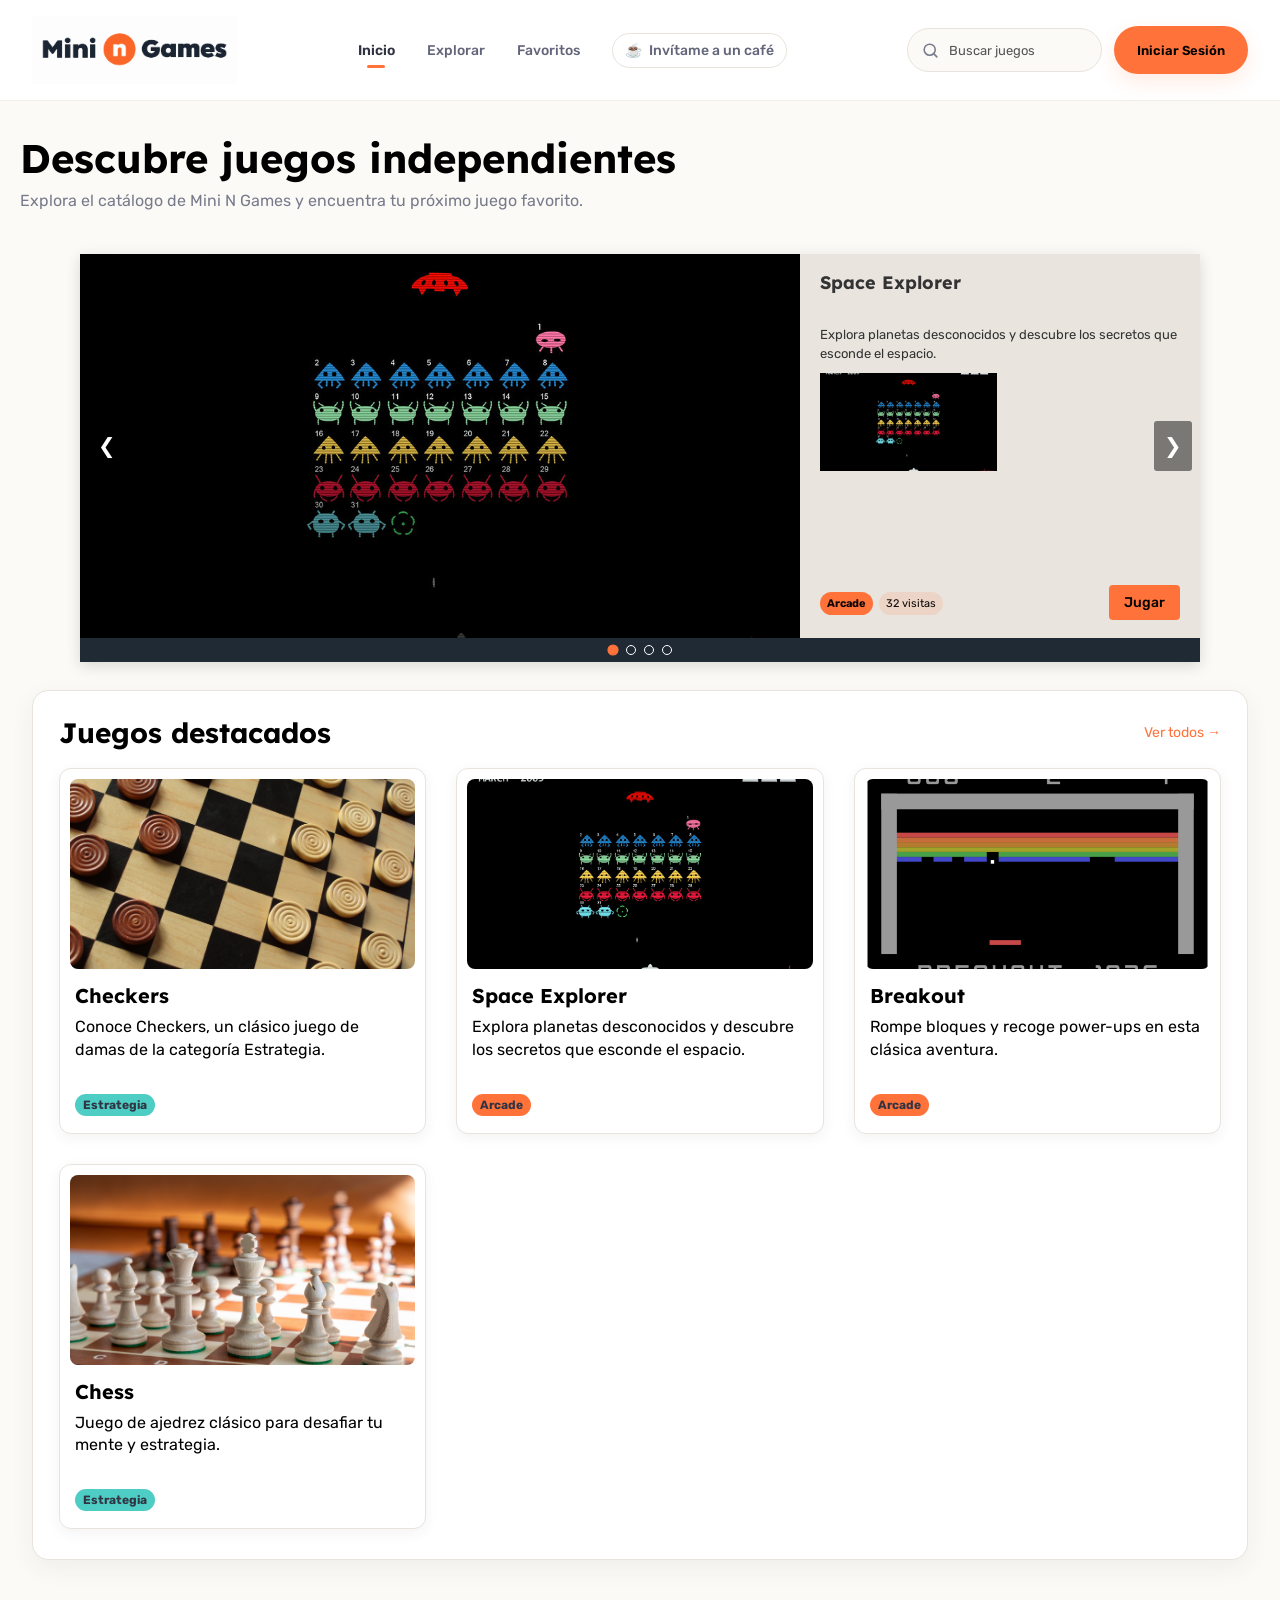
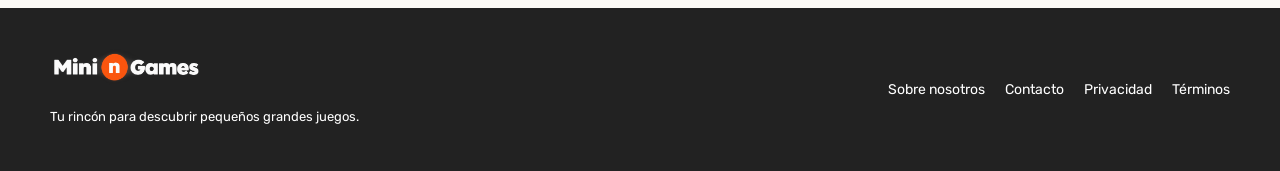
==== commit 8cdf12ac: "Add files via upload" ====
--- a/index.html
+++ b/index.html
@@ -3,8 +3,12 @@
   <head>
     <meta charset="UTF-8" />
     <meta name="viewport" content="width=device-width, initial-scale=1.0" />
+    <meta
+      name="description"
+      content="Descubre juegos independientes en Mini N Games: explora el catálogo, encuentra nuevos títulos y guarda tus favoritos."
+    />
 
-    <title>Mini n Games</title>
+    <title>Inicio | Mini N Games</title>
 
     <!-- Hojas de estilo proporcionadas -->
     <link rel="stylesheet" href="./CSS/fonts.css" />
@@ -21,22 +25,28 @@
     <header class="site-header highlight-background">
       <div class="header-content">
         <!-- Logo -->
-        <a href="#" class="logo-link" aria-label="Mini N Games - Inicio">
+        <a href="./index.html" class="logo-link" aria-label="Mini N Games - Inicio">
           <img src="./img/logo/whiteLogo.png" alt="Mini N Games" class="logo" />
         </a>
 
         <!-- Navegación principal -->
         <nav class="primary-nav" aria-label="Navegación principal">
           <a href="#" class="active" aria-current="page">Inicio</a>
-          <a href="#">Educativos</a>
-          <a href="#">Puzles</a>
-          <a href="#">Arcade</a>
-          <a href="#">Multijugador</a>
+          <a href="./html/gameBrowser.html">Explorar</a>
+          <a href="./html/favoritos.html">Favoritos</a>
+          <a href="./html/cafe.html" class="coffee-button">
+            <span aria-hidden="true">☕</span> Invítame a un café
+          </a>
         </nav>
 
         <!-- Búsqueda y cuenta -->
         <div class="header-actions">
-          <form class="header-search" role="search" action="#" method="get">
+          <form
+            class="header-search"
+            role="search"
+            action="./html/gameBrowser.html"
+            method="get"
+          >
             <svg
               class="search-icon"
               xmlns="http://www.w3.org/2000/svg"
@@ -53,7 +63,6 @@
               <circle cx="11" cy="11" r="7"></circle>
               <path d="m20 20-4-4"></path>
             </svg>
-
             <input
               type="search"
               name="q"
@@ -61,8 +70,7 @@
               aria-label="Buscar juegos"
             />
           </form>
-
-          <a href="#" class="account-button">Crear cuenta</a>
+          <a href="./html/account.html" class="account-button">Iniciar Sesión</a>
         </div>
       </div>
     </header>
@@ -70,51 +78,44 @@
     <!-- =========================
          HERO / JUEGO DESTACADO
     ========================== -->
+    <main class="home-main">
+      <section class="home-intro" aria-labelledby="home-title">
+        <h1 id="home-title" class="title">Descubre juegos independientes</h1>
+        <p class="cuerpo">
+          Explora el catálogo de Mini N Games y encuentra tu próximo juego
+          favorito.
+        </p>
+      </section>
 
-    <section class="carousel" aria-label="Juegos destacados">
-      <div class="carousel-track" aria-live="polite">
-        <p class="cuerpo" role="status">Cargando juegos destacados...</p>
-      </div>
+      <section class="carousel" aria-label="Juegos destacados">
+        <div class="carousel-track" aria-live="polite">
+          <p class="cuerpo" role="status">Cargando juegos destacados...</p>
+        </div>
 
-      <!-- Botones de navegación -->
-      <button
-        class="carousel-arrow carousel-prev"
-        type="button"
-        aria-label="Juego anterior"
-      >
-        &#10094;
-      </button>
-      <button
-        class="carousel-arrow carousel-next"
-        type="button"
-        aria-label="Juego siguiente"
-      >
-        &#10095;
-      </button>
+        <!-- Botones de navegación -->
+        <button
+          class="carousel-arrow carousel-prev"
+          type="button"
+          aria-label="Juego anterior"
+        >
+          &#10094;
+        </button>
+        <button
+          class="carousel-arrow carousel-next"
+          type="button"
+          aria-label="Juego siguiente"
+        >
+          &#10095;
+        </button>
 
-      <!-- Indicadores -->
-      <div class="carousel-indicators" aria-label="Seleccionar juego"></div>
-    </section>
-
-    <!-- =========================
-         CONTENIDO
-    ========================== -->
-
-    <main>
-      <aside class="advertisement" aria-label="Publicidad">
-        <span>AD</span>
-        <img src="https://picsum.photos/100/60?random=13" alt="" />
-      </aside>
-
-      <p class="intro-text">
-        Descubre pequeños grandes juegos creados por desarrolladores de todo el
-        mundo.
-      </p>
+        <!-- Indicadores -->
+        <div class="carousel-indicators" aria-label="Seleccionar juego"></div>
+      </section>
 
       <section class="games-section">
         <div class="section-header">
           <h2 class="subtitle">Juegos destacados</h2>
-          <a href="#">Ver todos →</a>
+          <a href="./html/gameBrowser.html">Ver todos →</a>
         </div>
 
         <div class="games" id="games-list" aria-live="polite">
@@ -130,7 +131,7 @@
     <footer class="site-footer">
       <div class="footer-content">
         <div>
-          <a href="#" class="logo-link" aria-label="Mini N Games - Inicio">
+          <a href="./index.html" class="logo-link" aria-label="Mini N Games - Inicio">
             <img
               src="./img/logo/TransparentBlackLogo.png"
               alt="Mini N Games"
@@ -145,13 +146,17 @@
         </div>
 
         <div class="footer-links">
-          <a href="#">Sobre nosotros</a>
-          <a href="#">Contacto</a>
-          <a href="#">Privacidad</a>
-          <a href="#">Términos</a>
+          <a href="./html/sobre-nosotros.html">Sobre nosotros</a>
+          <a href="./html/contacto.html">Contacto</a>
+          <a href="./html/privacidad.html">Privacidad</a>
+          <a href="./html/terminos.html">Términos</a>
         </div>
       </div>
     </footer>
+    <script src="./js/paths.js"></script>
+    <script src="./js/nav-search.js"></script>
+    <script src="./js/accounts.js"></script>
+    <script src="./js/category-colors.js"></script>
     <script src="./js/carousel.js"></script>
     <script src="./js/games.js"></script>
   </body>
--- a/CSS/fonts.css
+++ b/CSS/fonts.css
@@ -34,7 +34,8 @@
 .game-category,
 .footer-links a,
 .carousel-details p,
-.carousel-meta span {
+.carousel-meta span,
+.carousel-meta .carousel-category-link {
   font-family: "Rubik", sans-serif;
 }
 
@@ -96,7 +97,7 @@
   line-height: 1.12;
 }
 
-.carousel-details h3 {
+.carousel-details h2 {
   font-family: "Lexend Deca", sans-serif;
   font-size: 18px;
   line-height: 1.25;
@@ -107,7 +108,8 @@
   line-height: 1.45;
 }
 
-.carousel-meta span {
+.carousel-meta span,
+.carousel-meta .carousel-category-link {
   font-size: 11px;
 }
 
@@ -128,7 +130,7 @@
     font-size: 24px;
   }
 
-  .carousel-details h3 {
+  .carousel-details h2 {
     font-size: 16px;
   }
 
--- a/CSS/colors.css
+++ b/CSS/colors.css
@@ -30,7 +30,7 @@
   --color-carousel-shadow: rgba(0, 0, 0, 0.14);
   --color-shadow-carousel: rgba(0, 0, 0, 0.78);
   --color-details-background: #e9e5de;
-  --color-primary-subtle-text: #6b3825;
+  --color-primary-subtle-text: #0c0604;
   --color-carousel-arrow-background: rgba(0, 0, 0, 0.48);
 }
 
@@ -80,6 +80,11 @@
   color: var(--color-ink);
 }
 
+.coffee-button:hover {
+  border-color: var(--color-primary);
+  background-color: var(--color-primary-subtle);
+}
+
 .primary-nav a.active::after {
   background-color: var(--color-primary);
 }
@@ -181,7 +186,13 @@
 
 .game-category {
   background: var(--color-secondary-subtle);
-  color: var(--color-secondary-text);
+  color: var(--color-ink);
+  font-weight: 700;
+}
+
+.carousel-meta .carousel-category-link {
+  color: var(--color-ink);
+  font-weight: 700;
 }
 
 .site-footer {
@@ -222,7 +233,8 @@
   color: var(--color-text);
 }
 
-.carousel-meta span {
+.carousel-meta span,
+.carousel-meta .carousel-category-link {
   background: var(--color-primary-subtle);
   color: var(--color-primary-subtle-text);
 }
--- a/CSS/spacing.css
+++ b/CSS/spacing.css
@@ -36,6 +36,10 @@
   padding: 12px 0;
 }
 
+.primary-nav .coffee-button {
+  padding: 8px 12px;
+}
+
 .header-actions {
   gap: 12px;
 }
@@ -150,7 +154,7 @@
   padding: 18px 20px;
 }
 
-.carousel-details h3,
+.carousel-details h2,
 .carousel-details p {
   margin: 0;
 }
@@ -168,7 +172,8 @@
   gap: 8px;
 }
 
-.carousel-meta span {
+.carousel-meta span,
+.carousel-meta .carousel-category-link {
   padding: 5px 7px;
 }
 
--- a/CSS/index.css
+++ b/CSS/index.css
@@ -53,6 +53,31 @@
   transition: color 0.2s ease;
 }
 
+.coffee-button {
+  flex-shrink: 0;
+  gap: 7px;
+  border: 1px solid var(--color-border);
+  border-radius: 999px;
+  color: var(--color-ink);
+  font-family: "Rubik", sans-serif;
+  font-size: 13px;
+  font-weight: 500;
+  white-space: nowrap;
+  transition:
+    border-color 0.2s ease,
+    background-color 0.2s ease,
+    color 0.2s ease;
+}
+
+.coffee-button span {
+  color: var(--color-primary);
+}
+
+.coffee-button:focus-visible {
+  outline: 2px solid var(--color-primary);
+  outline-offset: 3px;
+}
+
 .primary-nav a.active::after {
   position: absolute;
   right: 25%;
@@ -80,6 +105,7 @@
 }
 
 .header-search {
+  position: relative;
   display: flex;
   align-items: center;
 
@@ -87,6 +113,62 @@
   height: 44px;
 
   border-radius: 24px;
+}
+
+.header-search.suggestions-open {
+  z-index: 5;
+}
+
+.header-suggestions {
+  position: absolute;
+  z-index: 10;
+  top: calc(100% + 8px);
+  right: 0;
+  display: grid;
+  width: min(320px, 85vw);
+  overflow: hidden;
+  border: 1px solid var(--color-border);
+  border-radius: 12px;
+  background: var(--color-white);
+  box-shadow: 0 10px 26px var(--color-card-shadow-hover);
+}
+
+.header-suggestions[hidden] {
+  display: none;
+}
+
+.header-suggestion {
+  display: grid;
+  gap: 3px;
+  padding: 11px 14px;
+  color: var(--color-ink);
+  text-decoration: none;
+}
+
+.header-suggestion + .header-suggestion {
+  border-top: 1px solid var(--color-border);
+}
+
+.header-suggestion:hover,
+.header-suggestion[aria-selected="true"] {
+  background: var(--color-primary-subtle);
+}
+
+.header-suggestion-title {
+  font-family: "Rubik", sans-serif;
+  font-size: 13px;
+  font-weight: 600;
+}
+
+.header-suggestion-category {
+  color: var(--color-muted);
+  font-family: "Rubik", sans-serif;
+  font-size: 11px;
+}
+
+.header-suggestion:focus-visible {
+  outline: 2px solid var(--color-primary);
+  outline-offset: -2px;
 }
 
 .search-icon {
@@ -191,7 +273,6 @@
   .header-content .logo {
     width: 125px;
   }
-
 }
 
 /* =========================
@@ -315,6 +396,46 @@
   display: flex;
   flex: 1;
   flex-direction: column;
+}
+
+.favorite-control {
+  display: grid;
+  justify-items: start;
+  gap: 4px;
+  margin-bottom: 8px;
+}
+
+.favorite-button {
+  min-height: 34px;
+  padding: 6px 11px;
+  border: 1px solid var(--color-border);
+  border-radius: 18px;
+  background: var(--color-white);
+  color: var(--color-ink);
+  cursor: pointer;
+  font-family: "Rubik", sans-serif;
+  font-size: 12px;
+  font-weight: 600;
+}
+
+.favorite-button[aria-pressed="true"] {
+  border-color: var(--color-primary);
+  background: var(--color-primary-subtle);
+}
+
+.favorite-button:hover {
+  border-color: var(--color-primary);
+}
+
+.favorite-button:focus-visible {
+  outline: 2px solid var(--color-primary);
+  outline-offset: 3px;
+}
+
+.favorite-status {
+  color: #9c2f20;
+  font-family: "Rubik", sans-serif;
+  font-size: 12px;
 }
 
 .game-info h3 a {
@@ -527,7 +648,31 @@
   overflow: hidden;
 }
 
-.carousel-details h3 {
+.home-intro {
+  width: min(100% - 32px, 1240px);
+  margin: 32px auto 0;
+}
+
+.home-main {
+  max-width: none;
+  padding: 0 0 48px;
+}
+
+.home-main > .games-section {
+  width: min(100% - 64px, 1240px);
+  margin: 0 auto;
+}
+
+.home-intro h1 {
+  margin: 0 0 8px;
+}
+
+.home-intro p {
+  margin: 0;
+  color: var(--color-muted);
+}
+
+.carousel-details h2 {
   display: -webkit-box;
   min-height: 2.5em;
   overflow: hidden;
@@ -573,8 +718,17 @@
   justify-content: space-between;
 }
 
-.carousel-meta span {
+.carousel-meta span,
+.carousel-meta .carousel-category-link {
   border-radius: 999px;
+}
+
+.carousel-category-link {
+  text-decoration: none;
+}
+
+.carousel-category-link:hover {
+  text-decoration: underline;
 }
 
 .hero-button {
@@ -696,7 +850,6 @@
   .carousel {
     height: 562px;
   }
-
 }
 
 @media (prefers-reduced-motion: reduce) {
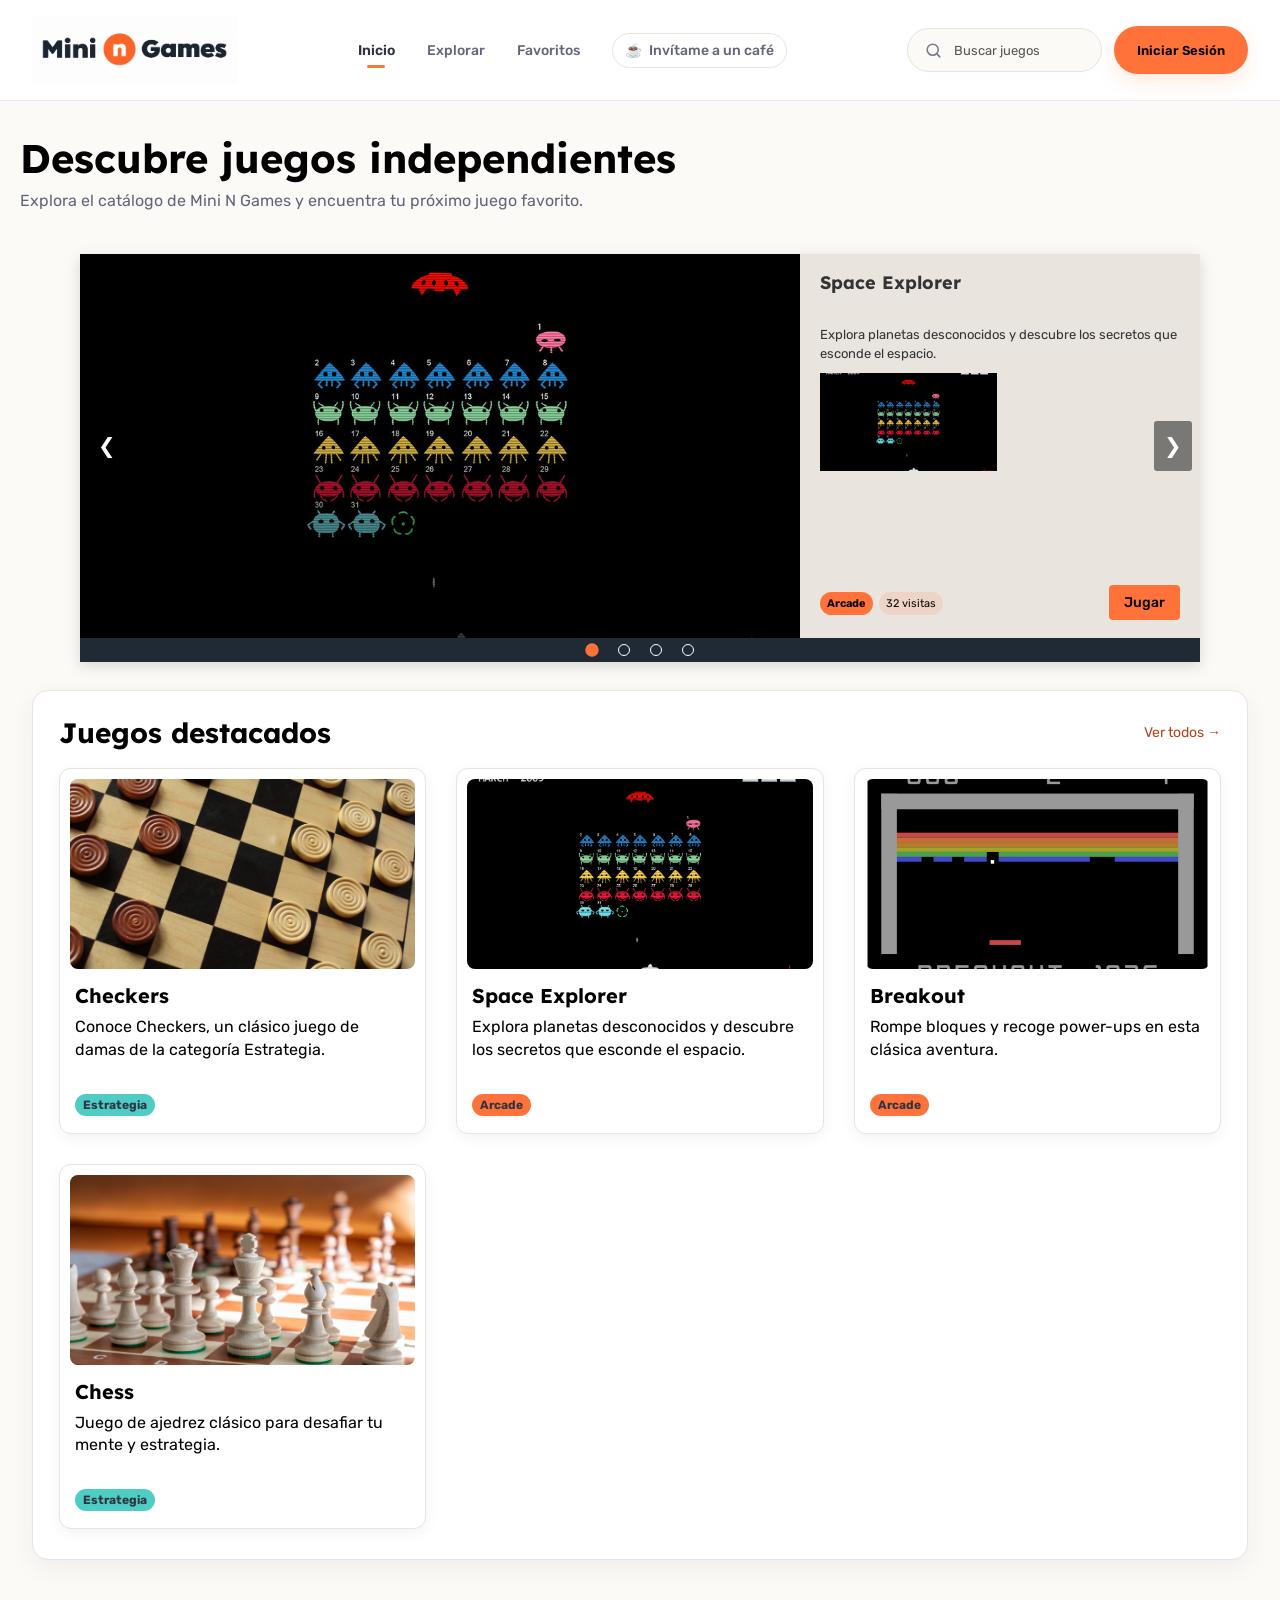
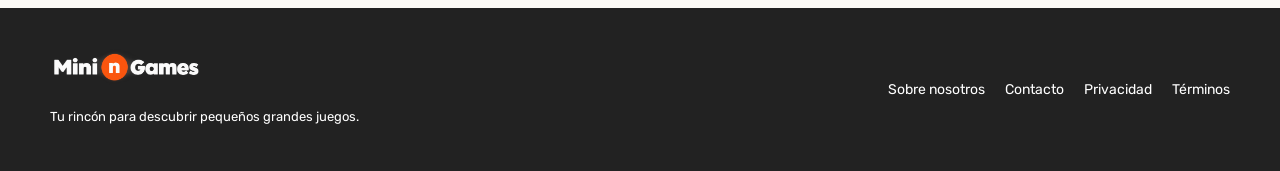
==== commit 504e834e: "Entrega final con documentacion" ====
--- a/index.html
+++ b/index.html
@@ -47,23 +47,26 @@
             action="./html/gameBrowser.html"
             method="get"
           >
-            <svg
-              class="search-icon"
-              xmlns="http://www.w3.org/2000/svg"
-              width="19"
-              height="19"
-              viewBox="0 0 24 24"
-              fill="none"
-              stroke="currentColor"
-              stroke-width="2"
-              stroke-linecap="round"
-              stroke-linejoin="round"
-              aria-hidden="true"
-            >
-              <circle cx="11" cy="11" r="7"></circle>
-              <path d="m20 20-4-4"></path>
-            </svg>
+            <label class="search-icon-label" for="header-search-input">
+              <svg
+                class="search-icon"
+                xmlns="http://www.w3.org/2000/svg"
+                width="19"
+                height="19"
+                viewBox="0 0 24 24"
+                fill="none"
+                stroke="currentColor"
+                stroke-width="2"
+                stroke-linecap="round"
+                stroke-linejoin="round"
+                aria-hidden="true"
+              >
+                <circle cx="11" cy="11" r="7"></circle>
+                <path d="m20 20-4-4"></path>
+              </svg>
+            </label>
             <input
+              id="header-search-input"
               type="search"
               name="q"
               placeholder="Buscar juegos"
--- a/CSS/colors.css
+++ b/CSS/colors.css
@@ -2,6 +2,7 @@
   --color-primary: #ff733b;
   --color-primary-hover: #ed622e;
   --color-primary-hover-alt: #e95f2c;
+  --color-primary-text: #b5451c;
   --color-primary-subtle: rgba(255, 115, 59, 0.14);
   --color-primary-focus: rgb(255 115 59 / 12%);
   --color-primary-shadow: rgb(255 115 59 / 14%);
@@ -171,7 +172,7 @@
 }
 
 .section-header a {
-  color: var(--color-primary);
+  color: var(--color-primary-text);
 }
 
 .game-card {
@@ -255,11 +256,21 @@
 }
 
 .carousel-dot {
+  border: 0;
+  background: var(--color-transparent);
+}
+
+.carousel-dot.active {
+  border: 0;
+  background: var(--color-transparent);
+}
+
+.carousel-dot::before {
   border: 1px solid var(--color-white);
   background: var(--color-transparent);
 }
 
-.carousel-dot.active {
+.carousel-dot.active::before {
   border-color: var(--color-primary);
   background: var(--color-primary);
 }
--- a/CSS/index.css
+++ b/CSS/index.css
@@ -175,6 +175,16 @@
   flex-shrink: 0;
 }
 
+.search-icon-label {
+  display: flex;
+  flex: 0 0 24px;
+  align-items: center;
+  justify-content: center;
+  width: 24px;
+  height: 24px;
+  cursor: pointer;
+}
+
 .header-search input {
   width: 100%;
   min-width: 0;
@@ -669,7 +679,7 @@
 
 .home-intro p {
   margin: 0;
-  color: var(--color-muted);
+  color: var(--color-nav-text);
 }
 
 .carousel-details h2 {
@@ -787,16 +797,32 @@
 }
 
 .carousel-dot {
+  display: flex;
+  align-items: center;
+  justify-content: center;
+  width: 24px;
+  height: 24px;
+  padding: 0;
+  border: 0;
+  background: var(--color-transparent);
+  border-radius: 50%;
+  cursor: pointer;
+}
+
+.carousel-dot::before {
+  display: block;
   width: 10px;
   height: 10px;
   border-radius: 50%;
-  cursor: pointer;
+  content: "";
   transition:
     background-color 0.2s ease,
     transform 0.2s ease;
 }
 
-.carousel-dot.active {
+.carousel-dot.active::before {
+  border-color: var(--color-primary);
+  background: var(--color-primary);
   transform: scale(1.12);
 }
 
@@ -812,7 +838,7 @@
 
   .carousel-slide {
     grid-template-columns: 1fr;
-    grid-template-rows: 215px 22px minmax(0, 1fr);
+    grid-template-rows: 215px 24px minmax(0, 1fr);
   }
 
   .carousel-details {
@@ -835,7 +861,7 @@
     top: 215px;
     bottom: auto;
     width: 100%;
-    height: 22px;
+    height: 24px;
   }
 
   .carousel-prev {
